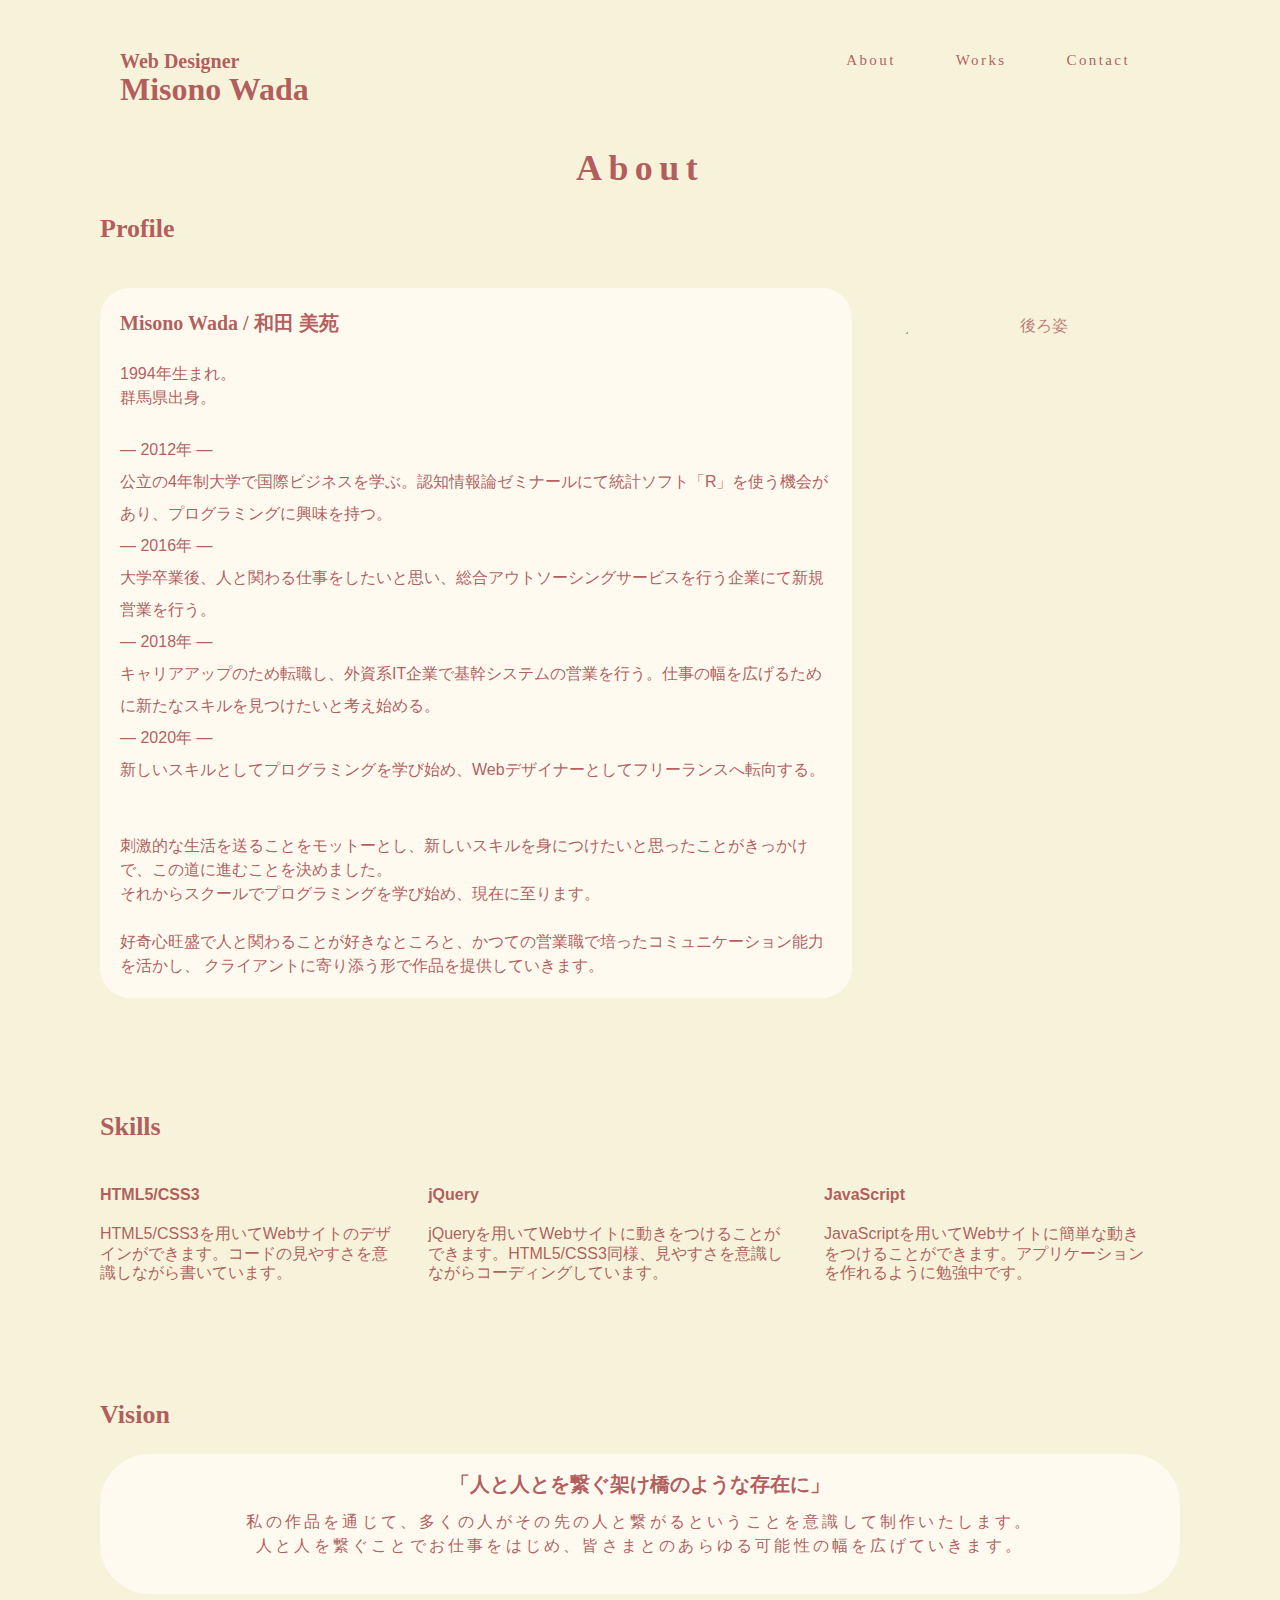
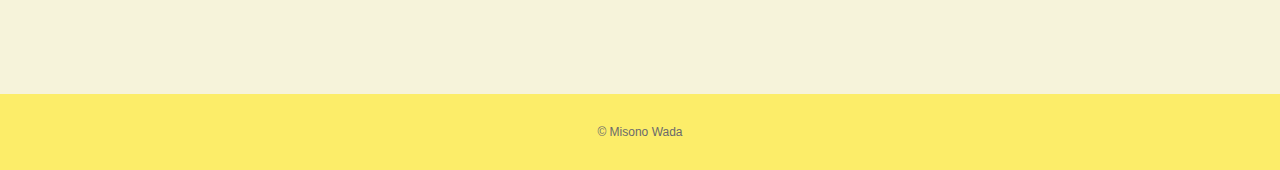
==== about.html @ f98fe9f3 "Create about.html" ====
<!DOCTYPE html>
<html lang="ja">

    <head>
        <title>About | Misono's Portfolio</title>
        <meta charset="UTF-8">
        <link rel="stylesheet" href="index.css">
    </head>

    <body>
    <!--ヘッダー-->    
        <header>
            <div class="wrapper">
                <div class="header_navi">
                    <h1 class="logo">
                        <a href="index.html">
                            <span class="text-small">Web Designer</span>
                            <br>
                            Misono Wada
                        </a>
                    </h1>
                    <ul class="header_menu-bar">
                        <li class="header_menu">
                            <a href="about.html">About</a>
                        </li>
                        <li class="header_menu">
                            <a href="works.html">Works</a>
                        </li>
                        <li class="header_menu">
                            <a href="mailto:la.tormenta.dream@gmail.com">Contact</a>
                        </li>
                    </ul>
                </div>
            </div>
        </header>
    <!--メインコンテンツ-->
        <main class="about_main">
            <div class="wrapper">
                <div class="headline">
                    <h2>About</h2>
                </div>
                <section id="profile">
                    <h3>Profile</h3>
                    <div class="about_introduce">
                        <p><span class="about_main-name">Misono Wada / 和田 美苑</span><br>
                           <br>
                           1994年生まれ。<br>
                           群馬県出身。<br>
                           <br>
                           <span class="career">
                           ― 2012年 ―<br>
                           公立の4年制大学で国際ビジネスを学ぶ。認知情報論ゼミナールにて統計ソフト「R」を使う機会があり、プログラミングに興味を持つ。<br>
                           ― 2016年 ―<br>
                           大学卒業後、人と関わる仕事をしたいと思い、総合アウトソーシングサービスを行う企業にて新規営業を行う。<br>
                           ― 2018年 ―<br>
                           キャリアアップのため転職し、外資系IT企業で基幹システムの営業を行う。仕事の幅を広げるために新たなスキルを見つけたいと考え始める。<br>
                           ― 2020年 ―<br>
                           新しいスキルとしてプログラミングを学び始め、Webデザイナーとしてフリーランスへ転向する。<br>
                           </span>
                           <br>
                           <br>
                           刺激的な生活を送ることをモットーとし、新しいスキルを身につけたいと思ったことがきっかけで、この道に進むことを決めました。<br>
                           それからスクールでプログラミングを学び始め、現在に至ります。<br>
                           <br>
                           好奇心旺盛で人と関わることが好きなところと、かつての営業職で培ったコミュニケーション能力を活かし、
                           クライアントに寄り添う形で作品を提供していきます。
                           <br>
                        </p>
                        <img class="profile-photo" src="img/profile.jpg" alt="後ろ姿">
                    </div>
                </section>
                <section id="skills">
                    <h3>Skills</h3>
                    <div class="skill-list">
                        <div class="skill-contents">
                            <div class="skill-desc">
                                <h4 class="skill-desc-ttl">HTML5/CSS3</h4>
                                <div class="section-text">
                                    HTML5/CSS3を用いてWebサイトのデザインができます。コードの見やすさを意識しながら書いています。
                                </div>
                            </div>
                        </div>
                        <div class="skill-contents">
                            <div class="skill-desc">
                                <h4 class="skill-desc-ttl">jQuery</h4>
                                <div class="section-text">
                                    jQueryを用いてWebサイトに動きをつけることができます。HTML5/CSS3同様、見やすさを意識しながらコーディングしています。
                                </div>
                            </div>
                        </div>
                        <div class="skill-contents">
                            <div class="skill-desc">
                                <h4 class="skill-desc-ttl">JavaScript</h4>
                                <div class="section-text">
                                    JavaScriptを用いてWebサイトに簡単な動きをつけることができます。アプリケーションを作れるように勉強中です。
                                </div>
                            </div>
                        </div>
                    </div>
                </section>
                <section id="vision">
                    <h3>Vision</h3>
                    <div class="vision-desc">
                        <span class="slogan">「人と人とを繋ぐ架け橋のような存在に」</span>
                        <p>私の作品を通じて、多くの人がその先の人と繋がるということを意識して制作いたします。
                           <br>
                           人と人を繋ぐことでお仕事をはじめ、皆さまとのあらゆる可能性の幅を広げていきます。
                        </p>
                    </div>
                </section>
            </div>
        </main>
    <!--フッター-->
        <footer>
            <div class="wrapper">
                <p>© Misono Wada</p>
            </div>
        </footer>
    </body>
</html>
---- index.css ----
@charset "UTF-8";

/*共通部分*/
body {
    text-align: center;
    line-height: 1;
    background: #f4f0d0c7;
    margin: 0;
    color: #af5555f2;
    font-family: 'Franklin Gothic Medium', 'Arial Narrow', Arial, sans-serif;
}

a {
    color: inherit;
    cursor: pointer;
    text-decoration: none;
}

a:hover {
    opacity: 0.5;
}

.wrapper {
    width: 1080px;
    margin: 0 auto;
    padding: 0 10px;
}

.header_navi {
    display: flex;
    justify-content: space-between;
    max-width: 1080px;
    height: 80px;
    padding: 20px;
    margin: 0 auto;
}

.header_navi a {
    font-family: 'Unna', serif;
}

h1.logo {
    text-align: initial;
}

.text-small {
    font-size: 20px;
}

.header_menu-bar {
    display: flex;
    align-items: center;
}

.header_navi ul {
    list-style: none; 
}

.header_navi li a {
    position: relative;
    display: inline-block;
    height: 50px;
    margin: 0 30px;
    font-size: 15px;
    letter-spacing: 0.15rem;
    line-height: 50px;
}

main {
    margin-bottom: 100px;
}

footer {
    font-size: 12px;
    width: 100%;
    padding: 20px 0;
    background-color: #fced69;
    font-family: 'Asap', sans-serif;
    text-align: center;
    color: #6a6a6c;
}

/*TOP・メイン*/
.main_box {
    max-width: 1080px;
    height: 350px;
    position: relative;
    display: flex;
    justify-content: center;
    margin: 30px 0;
    background: white;
    border-radius: 50px;
}

.main-logo {
    width: 300px;
    height: auto;
    position: absolute;
    top: 0%;
    left: 5%;
    opacity: 0.7;
}

.top_introduce {
    width: 600px;
    margin: 0 30px;
    position: absolute;
    top: 50%;
    right: 0%;
    transform: translateY(-50%);
}

.top_introduce p {
    text-align: left;
    letter-spacing: 0.1rem;
    line-height: 1.7;
}

.main-name {
    font-weight: bold;
    font-family: 'Unna', serif;
}

.top_introduce a {
    font-weight: bold;
    color: #6a6a6c;
}


/*About・Profile*/
section {
    margin: 30px 0 100px 0;
}

h2 {
    font-size: 36px;
    letter-spacing: 0.4rem;
    font-family: 'Unna', serif;
}

.about_main h3 {
    text-align: left;
    font-size: 26px;
    font-family: 'Unna', serif;
}

.about_introduce {
    display: flex;
    justify-content: center;
    align-items: center;
    max-width: 1080px;
    margin: 30px 0;
}

.about_introduce p {
    text-align: left;
    line-height: 1.5;
    background-color: floralwhite;
    border-radius: 30px;
    margin-right: 20px;
    padding: 20px;
}

.about_main-name {
    font-size: 20px;
    font-family: 'Unna', serif;
    font-weight: bold;
}

.career {
    line-height: 2.0;
}

.profile-photo {
    width: 480px;
    height: 650px;
    border-radius: 50px;
    margin-left: 20px;
    opacity: 0.8;
}


/*About・Skills*/
h4 {
    text-align: left;
}

.skill-list {
    display: flex;
    justify-content: center;
}

.skill-contents {
    margin: 0 30px 20px 0;
}

.section-text {
    text-align: left;
    line-height: 1.2;
}


/*About・Vision*/
.vision-desc {
    background: floralwhite;
    border-radius: 50px;
    padding: 20px;
}

.slogan {
    font-size: 20px;
    font-weight: bold;
}

.vision-desc p {
    letter-spacing: 0.2rem;
    line-height: 1.5;
}


/*Works・メイン*/
.works-list {
    display: grid;
    gap: 20px;
    grid-template-columns: 1fr 1fr;
    grid-template-rows: 400px 400px 400px;
    margin: 30px 0;
}

.works-contents {
    position: relative;
    top: 0;
    height: auto;
    line-height: 0;
    padding: 7.5px;  
  }

.works-image {
    display: block;
    width: 500px;
    height: 300px;
    position: absolute;
    left: 0;
    right: 0;
    top: 0;
    border-radius: 30px;
    margin: 0 auto;
    z-index: 1;
    overflow: hidden; 
  }

  .works-image img {
    width: 100%;
    height: auto;
    transition: 0.5s;
  }

  .works-image img:hover {
    opacity: 0.5;
  }

  .works-dedsc {
    position: absolute;
    right: 0;
    bottom: -5%;
    left: 0;
    padding: 10px 25px;
    z-index: 2;
  }

  h3 {
    font-size: 26px;
    font-family: 'Unna', serif;
  }

  .works-dedsc p {
    text-align: left;
    line-height: 1.2;
  }


/*Contact・フォーム*/
.contact-desc {
    line-height: 1.5em;
}

.contactform {
    display: flex;
    justify-content: center;
}

.contactform div:first-child {
    margin-right: 30px;
}

form label {
    display: block;
    margin-bottom: 10px;
    text-align: left;
}

input[type=text], input[type=email] {
    width: 100%;
    max-width: 450px;
    height: 30px;
    padding: 8px 10px;
    margin-bottom: 20px;
    border: none;
    border-radius: 5px;
    font-size: 1rem;
}

textarea {
    width: 100%;
    min-width: 420px;
    height: 125px;
    padding: 8px 10px;
    margin-bottom: 0;
    border: none;
    border-radius: 5px;
    font-size: 1rem;
}

input[type=submit] {
    width: auto;
    padding: 10px 20px;
    border: none;
    border-radius: 5px;
    font-size: 1rem;
    cursor: pointer;
}

.button {
    color: #fff;
    text-decoration: none;
    background: #a06550;
    box-shadow: 0 1px 3px rgba(0,0,0,0.3);
    position: relative;
    display: inline-block;
    text-align: center;
    margin-top: 15px;
    transition: .3s;
}

.button:hover {
    opacity: 0.5;
}


/*マウスオーバー時に画像をズーム*/
.works-image img:hover {
    transform: scale(1.1, 1.1);
  }
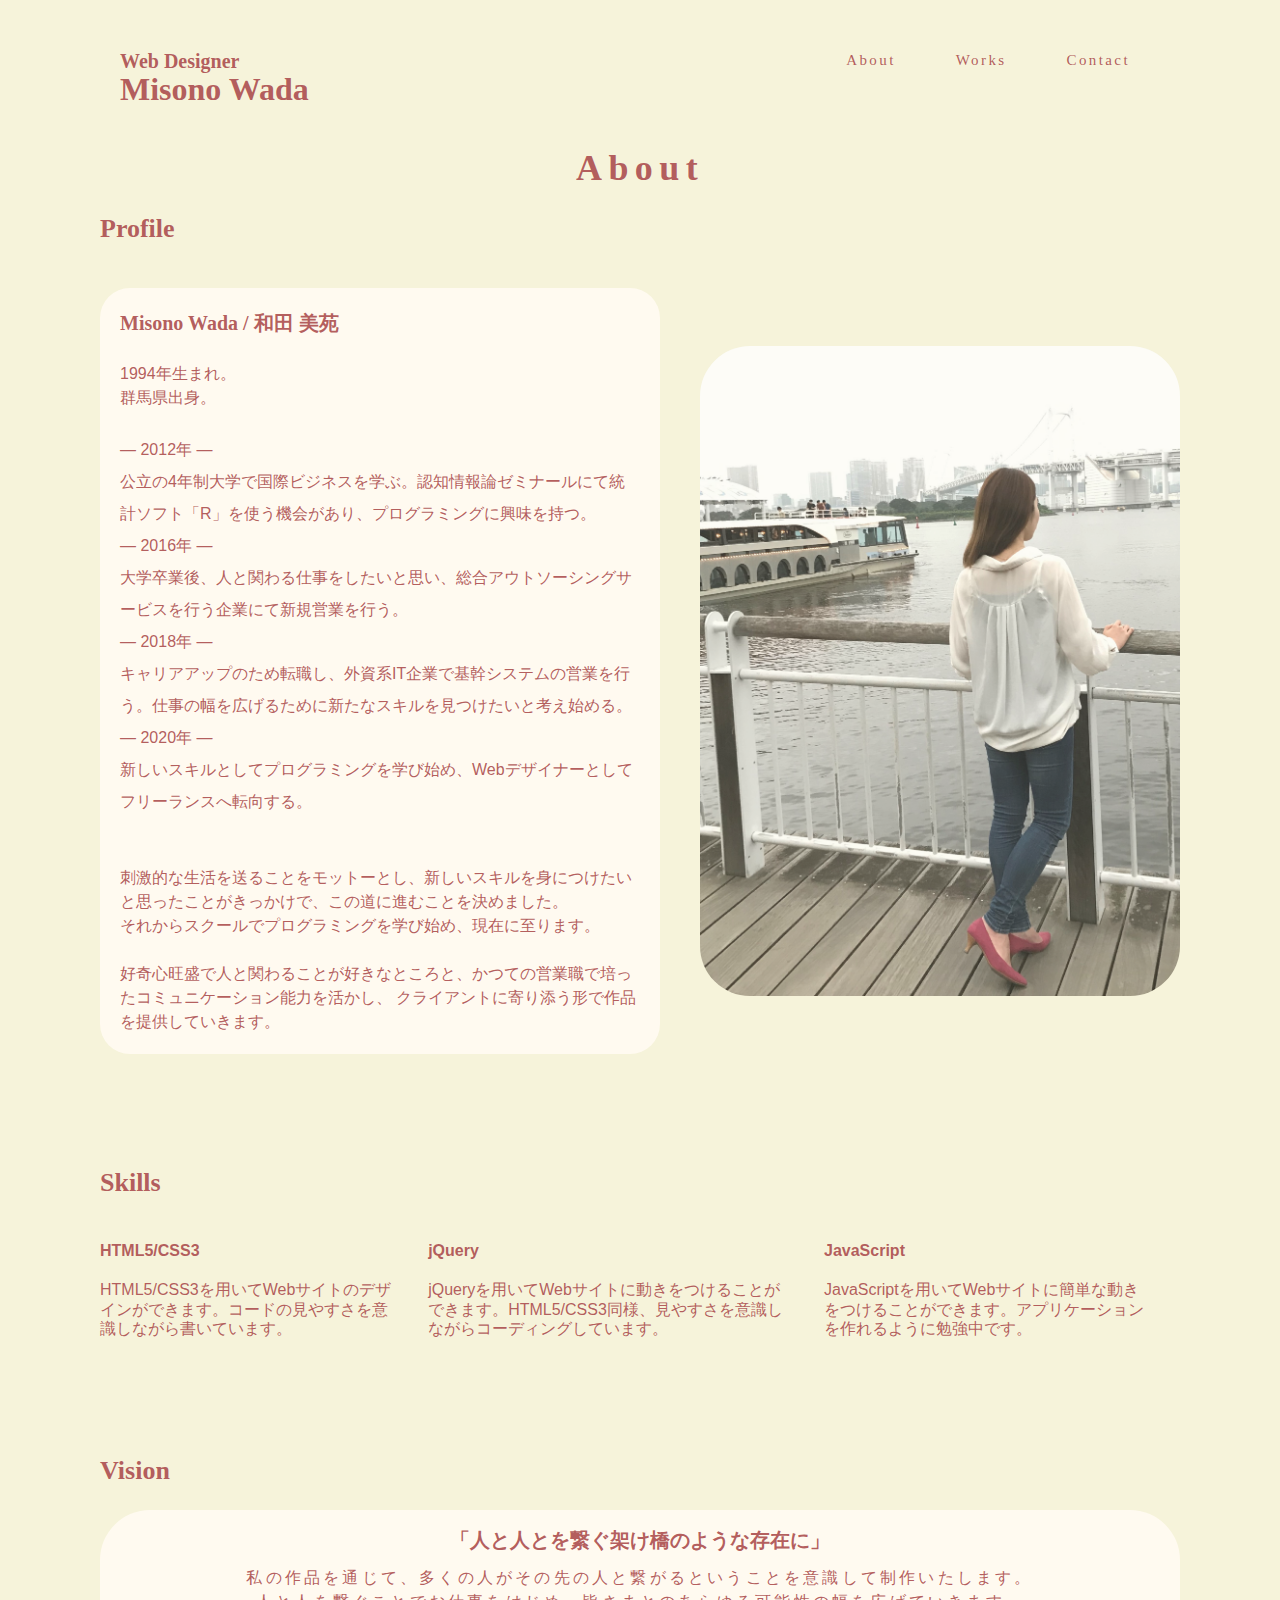
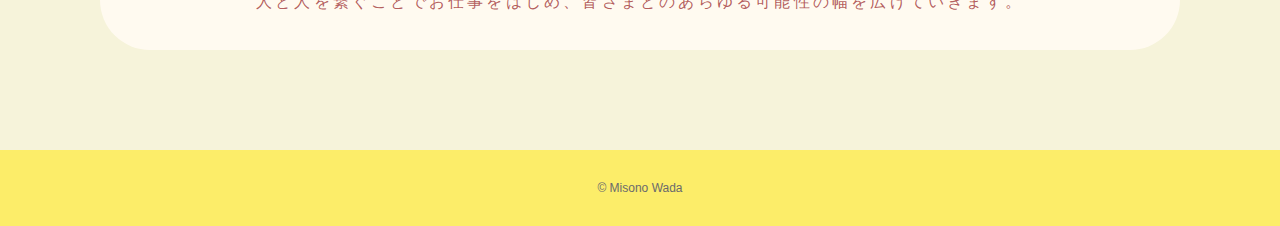
==== commit 735ecad9: "Update about.html" ====
--- a/about.html
+++ b/about.html
@@ -66,7 +66,7 @@
                            クライアントに寄り添う形で作品を提供していきます。
                            <br>
                         </p>
-                        <img class="profile-photo" src="img/profile.jpg" alt="後ろ姿">
+                        <img class="profile-photo" src="profile.jpg" alt="後ろ姿">
                     </div>
                 </section>
                 <section id="skills">
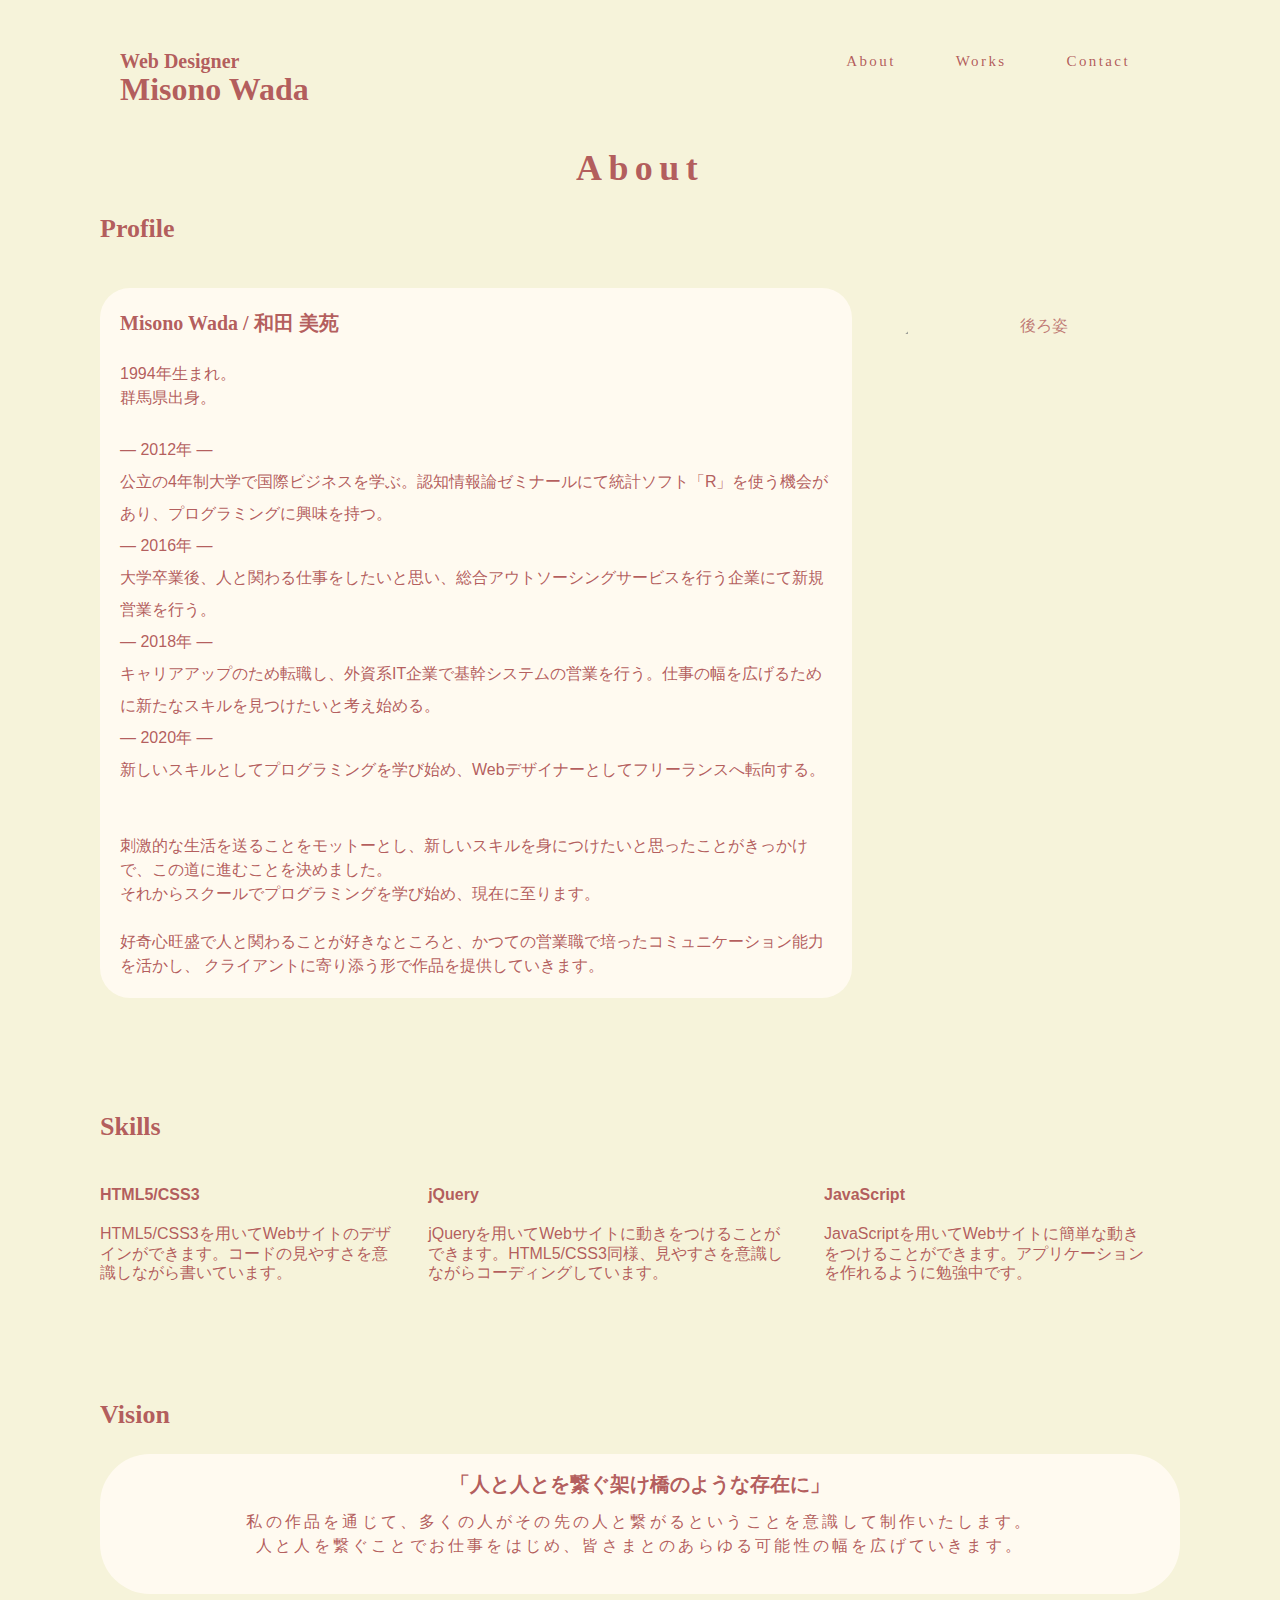
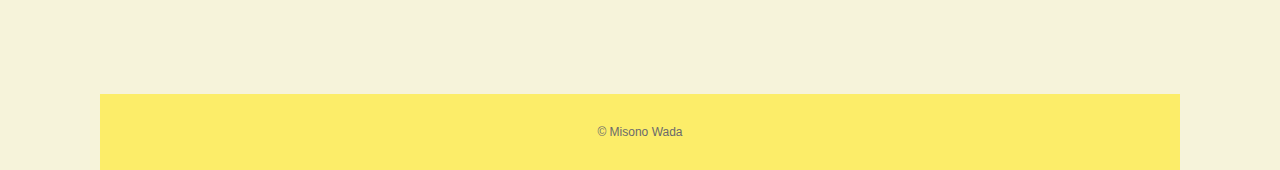
==== commit 9fbf8331: "Add files via upload" ====
--- a/about.html
+++ b/about.html
@@ -1,120 +1,138 @@
-<!DOCTYPE html>
-<html lang="ja">
-
-    <head>
-        <title>About | Misono's Portfolio</title>
-        <meta charset="UTF-8">
-        <link rel="stylesheet" href="index.css">
-    </head>
-
-    <body>
-    <!--ヘッダー-->    
-        <header>
-            <div class="wrapper">
-                <div class="header_navi">
-                    <h1 class="logo">
-                        <a href="index.html">
-                            <span class="text-small">Web Designer</span>
-                            <br>
-                            Misono Wada
-                        </a>
-                    </h1>
-                    <ul class="header_menu-bar">
-                        <li class="header_menu">
-                            <a href="about.html">About</a>
-                        </li>
-                        <li class="header_menu">
-                            <a href="works.html">Works</a>
-                        </li>
-                        <li class="header_menu">
-                            <a href="mailto:la.tormenta.dream@gmail.com">Contact</a>
-                        </li>
-                    </ul>
-                </div>
-            </div>
-        </header>
-    <!--メインコンテンツ-->
-        <main class="about_main">
-            <div class="wrapper">
-                <div class="headline">
-                    <h2>About</h2>
-                </div>
-                <section id="profile">
-                    <h3>Profile</h3>
-                    <div class="about_introduce">
-                        <p><span class="about_main-name">Misono Wada / 和田 美苑</span><br>
-                           <br>
-                           1994年生まれ。<br>
-                           群馬県出身。<br>
-                           <br>
-                           <span class="career">
-                           ― 2012年 ―<br>
-                           公立の4年制大学で国際ビジネスを学ぶ。認知情報論ゼミナールにて統計ソフト「R」を使う機会があり、プログラミングに興味を持つ。<br>
-                           ― 2016年 ―<br>
-                           大学卒業後、人と関わる仕事をしたいと思い、総合アウトソーシングサービスを行う企業にて新規営業を行う。<br>
-                           ― 2018年 ―<br>
-                           キャリアアップのため転職し、外資系IT企業で基幹システムの営業を行う。仕事の幅を広げるために新たなスキルを見つけたいと考え始める。<br>
-                           ― 2020年 ―<br>
-                           新しいスキルとしてプログラミングを学び始め、Webデザイナーとしてフリーランスへ転向する。<br>
-                           </span>
-                           <br>
-                           <br>
-                           刺激的な生活を送ることをモットーとし、新しいスキルを身につけたいと思ったことがきっかけで、この道に進むことを決めました。<br>
-                           それからスクールでプログラミングを学び始め、現在に至ります。<br>
-                           <br>
-                           好奇心旺盛で人と関わることが好きなところと、かつての営業職で培ったコミュニケーション能力を活かし、
-                           クライアントに寄り添う形で作品を提供していきます。
-                           <br>
-                        </p>
-                        <img class="profile-photo" src="profile.jpg" alt="後ろ姿">
-                    </div>
-                </section>
-                <section id="skills">
-                    <h3>Skills</h3>
-                    <div class="skill-list">
-                        <div class="skill-contents">
-                            <div class="skill-desc">
-                                <h4 class="skill-desc-ttl">HTML5/CSS3</h4>
-                                <div class="section-text">
-                                    HTML5/CSS3を用いてWebサイトのデザインができます。コードの見やすさを意識しながら書いています。
-                                </div>
-                            </div>
-                        </div>
-                        <div class="skill-contents">
-                            <div class="skill-desc">
-                                <h4 class="skill-desc-ttl">jQuery</h4>
-                                <div class="section-text">
-                                    jQueryを用いてWebサイトに動きをつけることができます。HTML5/CSS3同様、見やすさを意識しながらコーディングしています。
-                                </div>
-                            </div>
-                        </div>
-                        <div class="skill-contents">
-                            <div class="skill-desc">
-                                <h4 class="skill-desc-ttl">JavaScript</h4>
-                                <div class="section-text">
-                                    JavaScriptを用いてWebサイトに簡単な動きをつけることができます。アプリケーションを作れるように勉強中です。
-                                </div>
-                            </div>
-                        </div>
-                    </div>
-                </section>
-                <section id="vision">
-                    <h3>Vision</h3>
-                    <div class="vision-desc">
-                        <span class="slogan">「人と人とを繋ぐ架け橋のような存在に」</span>
-                        <p>私の作品を通じて、多くの人がその先の人と繋がるということを意識して制作いたします。
-                           <br>
-                           人と人を繋ぐことでお仕事をはじめ、皆さまとのあらゆる可能性の幅を広げていきます。
-                        </p>
-                    </div>
-                </section>
-            </div>
-        </main>
-    <!--フッター-->
-        <footer>
-            <div class="wrapper">
-                <p>© Misono Wada</p>
-            </div>
-        </footer>
-    </body>
-</html>
+<!DOCTYPE html>
+<html lang="ja">
+
+    <head>
+        <title>About | Misono's Portfolio</title>
+        <meta charset="UTF-8">
+        <meta name="viewport" content="width=device-width,initial-scale=1.0">
+        <link rel="stylesheet" href="index.css">
+    </head>
+
+    <body>
+    <!--ヘッダー-->  
+        <header>
+            <div class="wrapper">
+                <div class="header_navi">
+                    <h1 class="logo">
+                        <a href="index.html">
+                            <span class="text-small">Web Designer</span>
+                            <br>
+                            Misono Wada
+                        </a>
+                    </h1>
+                    <div class="pc_part">
+                        <ul class="header_menu-bar">
+                            <li class="header_menu">
+                                <a href="about.html">About</a>
+                            </li>
+                            <li class="header_menu">
+                                <a href="works.html">Works</a>
+                            </li>
+                            <li class="header_menu">
+                                <a href="mailto:la.tormenta.dream@gmail.com">Contact</a>
+                            </li>
+                        </ul>
+                    </div>
+    <!--Hamburger menu-->
+                    <div class="sp_part">
+                        <div id="nav-drawer">
+                            <input id="nav-input" type="checkbox" class="nav-unshown">
+                            <label id="nav-open" for="nav-input"><span></span></label>
+                            <label class="nav-unshown" id="nav-close" for="nav-input"></label>
+                            <div id="nav-content">
+                                <ul id="sample">
+                                    <li><a href="about.html">About</a></li>
+                                    <li><a href="works.html">Works</a></li>
+                                    <li><a href="mailto:la.tormenta.dream@gmail.com">Contact</a></li>
+                                </ul>                   
+                            </div>
+                        </div>
+                    </div>
+                </div>
+            </div>
+        </header>
+    <!--メインコンテンツ-->
+        <main class="about_main">
+            <div class="wrapper">
+                <div class="headline">
+                    <h2>About</h2>
+                </div>
+                <section id="profile">
+                    <h3>Profile</h3>
+                    <div class="about_introduce">
+                        <p><span class="about_main-name">Misono Wada / 和田 美苑</span><br>
+                           <br>
+                           1994年生まれ。<br>
+                           群馬県出身。<br>
+                           <br>
+                           <span class="career">
+                           ― 2012年 ―<br>
+                           公立の4年制大学で国際ビジネスを学ぶ。認知情報論ゼミナールにて統計ソフト「R」を使う機会があり、プログラミングに興味を持つ。<br>
+                           ― 2016年 ―<br>
+                           大学卒業後、人と関わる仕事をしたいと思い、総合アウトソーシングサービスを行う企業にて新規営業を行う。<br>
+                           ― 2018年 ―<br>
+                           キャリアアップのため転職し、外資系IT企業で基幹システムの営業を行う。仕事の幅を広げるために新たなスキルを見つけたいと考え始める。<br>
+                           ― 2020年 ―<br>
+                           新しいスキルとしてプログラミングを学び始め、Webデザイナーとしてフリーランスへ転向する。<br>
+                           </span>
+                           <br>
+                           <br>
+                           刺激的な生活を送ることをモットーとし、新しいスキルを身につけたいと思ったことがきっかけで、この道に進むことを決めました。<br>
+                           それからスクールでプログラミングを学び始め、現在に至ります。<br>
+                           <br>
+                           好奇心旺盛で人と関わることが好きなところと、かつての営業職で培ったコミュニケーション能力を活かし、
+                           クライアントに寄り添う形で作品を提供していきます。
+                           <br>
+                        </p>
+                        <img class="profile-photo" src="img/profile.jpg" alt="後ろ姿">
+                    </div>
+                </section>
+                <section id="skills">
+                    <h3>Skills</h3>
+                    <div class="skill-list">
+                        <div class="skill-contents">
+                            <div class="skill-desc">
+                                <h4 class="skill-desc-ttl">HTML5/CSS3</h4>
+                                <div class="section-text">
+                                    HTML5/CSS3を用いてWebサイトのデザインができます。コードの見やすさを意識しながら書いています。
+                                </div>
+                            </div>
+                        </div>
+                        <div class="skill-contents">
+                            <div class="skill-desc">
+                                <h4 class="skill-desc-ttl">jQuery</h4>
+                                <div class="section-text">
+                                    jQueryを用いてWebサイトに動きをつけることができます。HTML5/CSS3同様、見やすさを意識しながらコーディングしています。
+                                </div>
+                            </div>
+                        </div>
+                        <div class="skill-contents">
+                            <div class="skill-desc">
+                                <h4 class="skill-desc-ttl">JavaScript</h4>
+                                <div class="section-text">
+                                    JavaScriptを用いてWebサイトに簡単な動きをつけることができます。アプリケーションを作れるように勉強中です。
+                                </div>
+                            </div>
+                        </div>
+                    </div>
+                </section>
+                <section id="vision">
+                    <h3>Vision</h3>
+                    <div class="vision-desc">
+                        <span class="slogan">「人と人とを繋ぐ架け橋のような存在に」</span>
+                        <p>私の作品を通じて、多くの人がその先の人と繋がるということを意識して制作いたします。
+                           <br>
+                           人と人を繋ぐことでお仕事をはじめ、皆さまとのあらゆる可能性の幅を広げていきます。
+                        </p>
+                    </div>
+                </section>
+            </div>
+        </main>
+    <!--フッター-->
+        <div class="wrapper">
+            <footer>
+                <p>© Misono Wada</p>
+            </footer>
+        </div>
+    </body>
+</html>--- a/index.css
+++ b/index.css
@@ -1,353 +1,647 @@
-@charset "UTF-8";
-
-/*共通部分*/
-body {
-    text-align: center;
-    line-height: 1;
-    background: #f4f0d0c7;
-    margin: 0;
-    color: #af5555f2;
-    font-family: 'Franklin Gothic Medium', 'Arial Narrow', Arial, sans-serif;
-}
-
-a {
-    color: inherit;
-    cursor: pointer;
-    text-decoration: none;
-}
-
-a:hover {
-    opacity: 0.5;
-}
-
-.wrapper {
-    width: 1080px;
-    margin: 0 auto;
-    padding: 0 10px;
-}
-
-.header_navi {
-    display: flex;
-    justify-content: space-between;
-    max-width: 1080px;
-    height: 80px;
-    padding: 20px;
-    margin: 0 auto;
-}
-
-.header_navi a {
-    font-family: 'Unna', serif;
-}
-
-h1.logo {
-    text-align: initial;
-}
-
-.text-small {
-    font-size: 20px;
-}
-
-.header_menu-bar {
-    display: flex;
-    align-items: center;
-}
-
-.header_navi ul {
-    list-style: none; 
-}
-
-.header_navi li a {
-    position: relative;
-    display: inline-block;
-    height: 50px;
-    margin: 0 30px;
-    font-size: 15px;
-    letter-spacing: 0.15rem;
-    line-height: 50px;
-}
-
-main {
-    margin-bottom: 100px;
-}
-
-footer {
-    font-size: 12px;
-    width: 100%;
-    padding: 20px 0;
-    background-color: #fced69;
-    font-family: 'Asap', sans-serif;
-    text-align: center;
-    color: #6a6a6c;
-}
-
-/*TOP・メイン*/
-.main_box {
-    max-width: 1080px;
-    height: 350px;
-    position: relative;
-    display: flex;
-    justify-content: center;
-    margin: 30px 0;
-    background: white;
-    border-radius: 50px;
-}
-
-.main-logo {
-    width: 300px;
-    height: auto;
-    position: absolute;
-    top: 0%;
-    left: 5%;
-    opacity: 0.7;
-}
-
-.top_introduce {
-    width: 600px;
-    margin: 0 30px;
-    position: absolute;
-    top: 50%;
-    right: 0%;
-    transform: translateY(-50%);
-}
-
-.top_introduce p {
-    text-align: left;
-    letter-spacing: 0.1rem;
-    line-height: 1.7;
-}
-
-.main-name {
-    font-weight: bold;
-    font-family: 'Unna', serif;
-}
-
-.top_introduce a {
-    font-weight: bold;
-    color: #6a6a6c;
-}
-
-
-/*About・Profile*/
-section {
-    margin: 30px 0 100px 0;
-}
-
-h2 {
-    font-size: 36px;
-    letter-spacing: 0.4rem;
-    font-family: 'Unna', serif;
-}
-
-.about_main h3 {
-    text-align: left;
-    font-size: 26px;
-    font-family: 'Unna', serif;
-}
-
-.about_introduce {
-    display: flex;
-    justify-content: center;
-    align-items: center;
-    max-width: 1080px;
-    margin: 30px 0;
-}
-
-.about_introduce p {
-    text-align: left;
-    line-height: 1.5;
-    background-color: floralwhite;
-    border-radius: 30px;
-    margin-right: 20px;
-    padding: 20px;
-}
-
-.about_main-name {
-    font-size: 20px;
-    font-family: 'Unna', serif;
-    font-weight: bold;
-}
-
-.career {
-    line-height: 2.0;
-}
-
-.profile-photo {
-    width: 480px;
-    height: 650px;
-    border-radius: 50px;
-    margin-left: 20px;
-    opacity: 0.8;
-}
-
-
-/*About・Skills*/
-h4 {
-    text-align: left;
-}
-
-.skill-list {
-    display: flex;
-    justify-content: center;
-}
-
-.skill-contents {
-    margin: 0 30px 20px 0;
-}
-
-.section-text {
-    text-align: left;
-    line-height: 1.2;
-}
-
-
-/*About・Vision*/
-.vision-desc {
-    background: floralwhite;
-    border-radius: 50px;
-    padding: 20px;
-}
-
-.slogan {
-    font-size: 20px;
-    font-weight: bold;
-}
-
-.vision-desc p {
-    letter-spacing: 0.2rem;
-    line-height: 1.5;
-}
-
-
-/*Works・メイン*/
-.works-list {
-    display: grid;
-    gap: 20px;
-    grid-template-columns: 1fr 1fr;
-    grid-template-rows: 400px 400px 400px;
-    margin: 30px 0;
-}
-
-.works-contents {
-    position: relative;
-    top: 0;
-    height: auto;
-    line-height: 0;
-    padding: 7.5px;  
-  }
-
-.works-image {
-    display: block;
-    width: 500px;
-    height: 300px;
-    position: absolute;
-    left: 0;
-    right: 0;
-    top: 0;
-    border-radius: 30px;
-    margin: 0 auto;
-    z-index: 1;
-    overflow: hidden; 
-  }
-
-  .works-image img {
-    width: 100%;
-    height: auto;
-    transition: 0.5s;
-  }
-
-  .works-image img:hover {
-    opacity: 0.5;
-  }
-
-  .works-dedsc {
-    position: absolute;
-    right: 0;
-    bottom: -5%;
-    left: 0;
-    padding: 10px 25px;
-    z-index: 2;
-  }
-
-  h3 {
-    font-size: 26px;
-    font-family: 'Unna', serif;
-  }
-
-  .works-dedsc p {
-    text-align: left;
-    line-height: 1.2;
-  }
-
-
-/*Contact・フォーム*/
-.contact-desc {
-    line-height: 1.5em;
-}
-
-.contactform {
-    display: flex;
-    justify-content: center;
-}
-
-.contactform div:first-child {
-    margin-right: 30px;
-}
-
-form label {
-    display: block;
-    margin-bottom: 10px;
-    text-align: left;
-}
-
-input[type=text], input[type=email] {
-    width: 100%;
-    max-width: 450px;
-    height: 30px;
-    padding: 8px 10px;
-    margin-bottom: 20px;
-    border: none;
-    border-radius: 5px;
-    font-size: 1rem;
-}
-
-textarea {
-    width: 100%;
-    min-width: 420px;
-    height: 125px;
-    padding: 8px 10px;
-    margin-bottom: 0;
-    border: none;
-    border-radius: 5px;
-    font-size: 1rem;
-}
-
-input[type=submit] {
-    width: auto;
-    padding: 10px 20px;
-    border: none;
-    border-radius: 5px;
-    font-size: 1rem;
-    cursor: pointer;
-}
-
-.button {
-    color: #fff;
-    text-decoration: none;
-    background: #a06550;
-    box-shadow: 0 1px 3px rgba(0,0,0,0.3);
-    position: relative;
-    display: inline-block;
-    text-align: center;
-    margin-top: 15px;
-    transition: .3s;
-}
-
-.button:hover {
-    opacity: 0.5;
-}
-
-
-/*マウスオーバー時に画像をズーム*/
-.works-image img:hover {
-    transform: scale(1.1, 1.1);
-  }
+@charset "UTF-8";
+
+/*共通部分*/
+body {
+    text-align: center;
+    line-height: 1;
+    background: #f4f0d0c7;
+    margin: 0;
+    color: #af5555f2;
+    font-family: 'Franklin Gothic Medium', 'Arial Narrow', Arial, sans-serif;
+}
+
+a {
+    color: inherit;
+    cursor: pointer;
+    text-decoration: none;
+}
+
+a:hover {
+    opacity: 0.5;
+}
+
+
+/*画面サイズが480px以上の場合のCSS*/
+@media screen and (min-width: 480px) {
+    .sp_part {
+        display: none;
+    }
+    .wrapper {
+        width: 1080px;
+        margin: 0 auto;
+        padding: 0 10px;
+    }
+}
+
+.header_navi {
+    display: flex;
+    justify-content: space-between;
+    max-width: 1080px;
+    height: 80px;
+    padding: 20px;
+    margin: 0 auto;
+}
+
+.header_navi a {
+    font-family: 'Unna', serif;
+}
+
+h1.logo {
+    text-align: initial;
+}
+
+.text-small {
+    font-size: 20px;
+}
+
+.header_menu-bar {
+    display: flex;
+    align-items: center;
+}
+
+.header_navi ul {
+    list-style: none; 
+}
+
+.header_navi li a {
+    position: relative;
+    display: inline-block;
+    height: 50px;
+    margin: 0 30px;
+    font-size: 15px;
+    letter-spacing: 0.15rem;
+    line-height: 50px;
+}
+
+main {
+    margin-bottom: 100px;
+}
+
+footer {
+    font-size: 12px;
+    width: 100%;
+    padding: 20px 0;
+    background-color: #fced69;
+    font-family: 'Asap', sans-serif;
+    text-align: center;
+    color: #6a6a6c;
+}
+
+/*TOP・メイン*/
+.main_box {
+    max-width: 1080px;
+    height: 350px;
+    position: relative;
+    display: flex;
+    justify-content: center;
+    margin: 30px 0;
+    background: white;
+    border-radius: 50px;
+}
+
+.main-logo {
+    width: 300px;
+    height: auto;
+    position: absolute;
+    top: 0%;
+    left: 5%;
+    opacity: 0.7;
+}
+
+.top_introduce {
+    width: 600px;
+    margin: 0 30px;
+    position: absolute;
+    top: 50%;
+    right: 0%;
+    transform: translateY(-50%);
+}
+
+.top_introduce p {
+    text-align: left;
+    letter-spacing: 0.1rem;
+    line-height: 1.7;
+}
+
+.main-name {
+    font-weight: bold;
+    font-family: 'Unna', serif;
+}
+
+.top_introduce a {
+    font-weight: bold;
+    color: #6a6a6c;
+}
+
+
+/*About・Profile*/
+section {
+    margin: 30px 0 100px 0;
+}
+
+h2 {
+    font-size: 36px;
+    letter-spacing: 0.4rem;
+    font-family: 'Unna', serif;
+}
+
+.about_main h3 {
+    text-align: left;
+    font-size: 26px;
+    font-family: 'Unna', serif;
+}
+
+.about_introduce {
+    display: flex;
+    justify-content: center;
+    align-items: center;
+    max-width: 1080px;
+    margin: 30px 0;
+}
+
+.about_introduce p {
+    text-align: left;
+    line-height: 1.5;
+    background-color: floralwhite;
+    border-radius: 30px;
+    margin-right: 20px;
+    padding: 20px;
+}
+
+.about_main-name {
+    font-size: 20px;
+    font-family: 'Unna', serif;
+    font-weight: bold;
+}
+
+.career {
+    line-height: 2.0;
+}
+
+.profile-photo {
+    width: 480px;
+    height: 650px;
+    border-radius: 50px;
+    margin-left: 20px;
+    opacity: 0.8;
+}
+
+
+/*About・Skills*/
+h4 {
+    text-align: left;
+}
+
+.skill-list {
+    display: flex;
+    justify-content: center;
+}
+
+.skill-contents {
+    margin: 0 30px 20px 0;
+}
+
+.section-text {
+    text-align: left;
+    line-height: 1.2;
+}
+
+
+/*About・Vision*/
+.vision-desc {
+    background: floralwhite;
+    border-radius: 50px;
+    padding: 20px;
+}
+
+.slogan {
+    font-size: 20px;
+    font-weight: bold;
+}
+
+.vision-desc p {
+    letter-spacing: 0.2rem;
+    line-height: 1.5;
+}
+
+
+/*Works・メイン*/
+.works-list {
+    display: grid;
+    gap: 20px;
+    grid-template-columns: 1fr 1fr;
+    grid-template-rows: 400px 400px 400px;
+}
+
+.works-contents {
+    position: relative;
+    top: 0;
+    height: auto;
+    line-height: 0;
+    padding: 7.5px;  
+}
+
+.works-image {
+    display: block;
+    width: 100%;
+    height: 80%;
+    position: absolute;
+    left: 0;
+    right: 0;
+    top: 0;
+    border-radius: 30px;
+    margin: 0 auto;
+    z-index: 1;
+    overflow: hidden; 
+}
+
+.works-image img {
+    max-width: 100%;
+    height: auto;
+    transition: 0.5s;
+}
+
+.works-image img:hover {
+    opacity: 0.5;
+}
+
+.works-dedsc {
+    position: absolute;
+    right: 0;
+    bottom: -10%;
+    left: 0;
+    padding: 10px 25px;
+    z-index: 2;
+}
+
+h3 {
+    font-size: 26px;
+    font-family: 'Unna', serif;
+}
+
+.works-dedsc p {
+    text-align: left;
+    line-height: 1.2;
+}
+
+
+/*Contact・フォーム
+.contact-desc {
+    line-height: 1.5em;
+}
+
+.contactform {
+    display: flex;
+    justify-content: center;
+}
+
+.contactform div:first-child {
+    margin-right: 30px;
+}
+
+form label {
+    display: block;
+    margin-bottom: 10px;
+    text-align: left;
+}
+
+input[type=text], input[type=email] {
+    width: 100%;
+    max-width: 450px;
+    height: 30px;
+    padding: 8px 10px;
+    margin-bottom: 20px;
+    border: none;
+    border-radius: 5px;
+    font-size: 1rem;
+}
+
+textarea {
+    width: 100%;
+    min-width: 420px;
+    height: 125px;
+    padding: 8px 10px;
+    margin-bottom: 0;
+    border: none;
+    border-radius: 5px;
+    font-size: 1rem;
+}
+
+input[type=submit] {
+    width: auto;
+    padding: 10px 20px;
+    border: none;
+    border-radius: 5px;
+    font-size: 1rem;
+    cursor: pointer;
+}
+
+.button {
+    color: #fff;
+    text-decoration: none;
+    background: #a06550;
+    box-shadow: 0 1px 3px rgba(0,0,0,0.3);
+    position: relative;
+    display: inline-block;
+    text-align: center;
+    margin-top: 15px;
+    transition: .3s;
+}
+
+.button:hover {
+    opacity: 0.5;
+}
+*/
+
+
+/*画面サイズが480px以下の場合のCSS*/
+@media screen and (max-width: 480px) {
+    .pc_part {
+        display: none;
+    }
+
+    .wrapper {
+        width: 100%;
+        max-width: 1080px;
+        margin: 0 auto;
+    }
+
+
+
+/*Hamburger menu*/
+    #nav-drawer {
+        position: relative;
+    }
+
+    .nav-unshown {
+        display:none;
+    }
+
+    #nav-open {
+        display: inline-block;
+        width: 30px;
+        height: 22px;
+        vertical-align: middle;
+    }
+
+    #nav-open span, #nav-open span:before, #nav-open span:after {
+        position: absolute;
+        height: 3px;
+        width: 25px;
+        border-radius: 3px;
+        background: #af5555f2;
+        display: block;
+        content: '';
+        cursor: pointer;
+    }
+
+    #nav-open span:before {
+        bottom: -8px;
+    }
+
+    #nav-open span:after {
+        bottom: -16px;
+    }
+
+    #nav-close {
+        display: none;
+        position: fixed;
+        z-index: 99;
+        top: 0;
+        right: 0;
+        width: 100%;
+        height: 100%;
+        background: lightgray;
+        transition: .5s ease-in-out;
+    }
+    
+    #nav-content {
+        overflow: auto;
+        position: fixed;
+        top: 0;
+        right: 0;
+        z-index: 9999;
+        width: 90%;
+        max-width: 200px;
+        height: 100%;
+        font-size: 2em;
+        background: #f4f0d0c7;
+        color: #af5555f2;
+        transition: .5s ease-in-out;
+        -webkit-transform: translateX(105%);
+        transform: translateX(105%);
+    }
+    
+    #nav-drawer a {
+        text-decoration: none;
+    }
+    
+    #nav-drawer ul {
+        list-style: none;
+    }
+    
+    #nav-drawer li {
+        overflow: hidden;
+    }    
+    
+    #nav-input:checked ~ #nav-close {
+        display: block;
+        opacity: .5;
+    }
+    
+    #nav-input:checked ~ #nav-content {
+        -webkit-transform: translateX(-60%);
+        transform: translateX(-60%);
+        box-shadow: 6px 0 25px rgba(0,0,0,.15);
+    }
+    
+    label {
+        display: block;
+        margin: 0 0 4px 0;
+        padding : 15px;
+        line-height: 1;
+        color :#af5555f2;
+        background : #f4f0d0c7;
+        cursor :pointer;
+    }
+    
+    input {
+        display: none;
+    }
+
+
+/*TOP・メイン*/
+    .main_box {
+        width: 80%;
+        height: 750px;
+        position: relative;
+        display: flex;
+        justify-content: center;
+        margin: 30px auto;
+        background: white;
+        border-radius: 50px;
+    }
+
+    .main-logo {
+        width: 80%;
+        height: auto;
+        position: absolute;
+        top: 5%;
+        left: 10%;
+        opacity: 0.7;
+    }
+
+    .top_introduce {
+        width: 80%;
+        margin: 30px;
+        position: absolute;
+        top: 70%;
+    }
+
+    .top_introduce p {
+        text-align: left;
+        letter-spacing: 0.1rem;
+        line-height: 1.7;
+    }
+
+    .main-name {
+        font-weight: bold;
+        font-family: 'Unna', serif;
+    }
+
+    .top_introduce a {
+        font-weight: bold;
+        color: #6a6a6c;
+    }    
+
+
+/*About・Profile*/
+    section {
+        margin: 30px 0 100px 30px;
+    }
+
+    h2 {
+        font-size: 36px;
+        letter-spacing: 0.4rem;
+        font-family: 'Unna', serif;
+    }
+
+    .about_main h3 {
+        text-align: left;
+        font-size: 26px;
+        font-family: 'Unna', serif;
+    }
+
+    .about_introduce {
+        display: inline-block;
+        margin: 30px;
+    }
+
+    .about_introduce p {
+        margin: auto;
+        text-align: left;
+        line-height: 1.5;
+        background-color: floralwhite;
+        border-radius: 30px;
+        padding: 20px;
+    }
+
+    .about_main-name {
+        font-size: 20px;
+        font-family: 'Unna', serif;
+        font-weight: bold;
+    }
+
+    .career {
+        line-height: 2.0;
+    }
+
+    .profile-photo {
+        width: 80%;
+        height: auto;
+        border-radius: 50px;
+        margin: 30px;
+        opacity: 0.8;
+    }
+
+/*About・Skills*/
+    h4 {
+        text-align: left;
+    }
+
+    .skill-list {
+        display: inline-grid;
+    }
+
+    .skill-contents {
+        margin: 0 30px 20px 0;
+    }
+
+    .section-text {
+        text-align: left;
+        line-height: 1.2;
+    }
+
+/*About・Vision*/
+    .vision-desc {
+        width: 80%;
+        margin: auto;
+        background: floralwhite;
+        border-radius: 50px;
+        padding: 20px;
+    }
+
+    .slogan {
+        font-size: 18px;
+        font-weight: bold;
+    }
+
+    .vision-desc p {
+        font-size: 16px;
+        letter-spacing: 0.2rem;
+        line-height: 1.5;
+        text-align: left;
+    }    
+    
+
+/*Works・メイン*/
+    .works-list {
+        display: grid;
+        gap: 20px;
+        grid-template-columns: repeat(auto-fit, 30em);
+        grid-template-rows: 400px 400px 400px 400px 400px;
+    }
+
+    .works-image img {
+        width: 80%;
+        height: auto;
+        transition: 0.5s;
+    }
+
+    .works-dedsc {
+        position: absolute;
+        right: 0;
+        bottom: 0;
+        left: 0;
+        margin: 0 30px;
+        padding: 10px 25px;
+        z-index: 2;
+    }
+
+    h3 {
+        font-size: 20px;
+        font-family: 'Unna', serif;
+    }
+
+    .works-dedsc p {
+        font-size: 14px;
+        text-align: left;
+        line-height: 1.2;
+    }
+}
+
+
+/*マウスオーバー時に画像をズーム*/
+.works-image img:hover {
+    transform: scale(1.1, 1.1);
+}